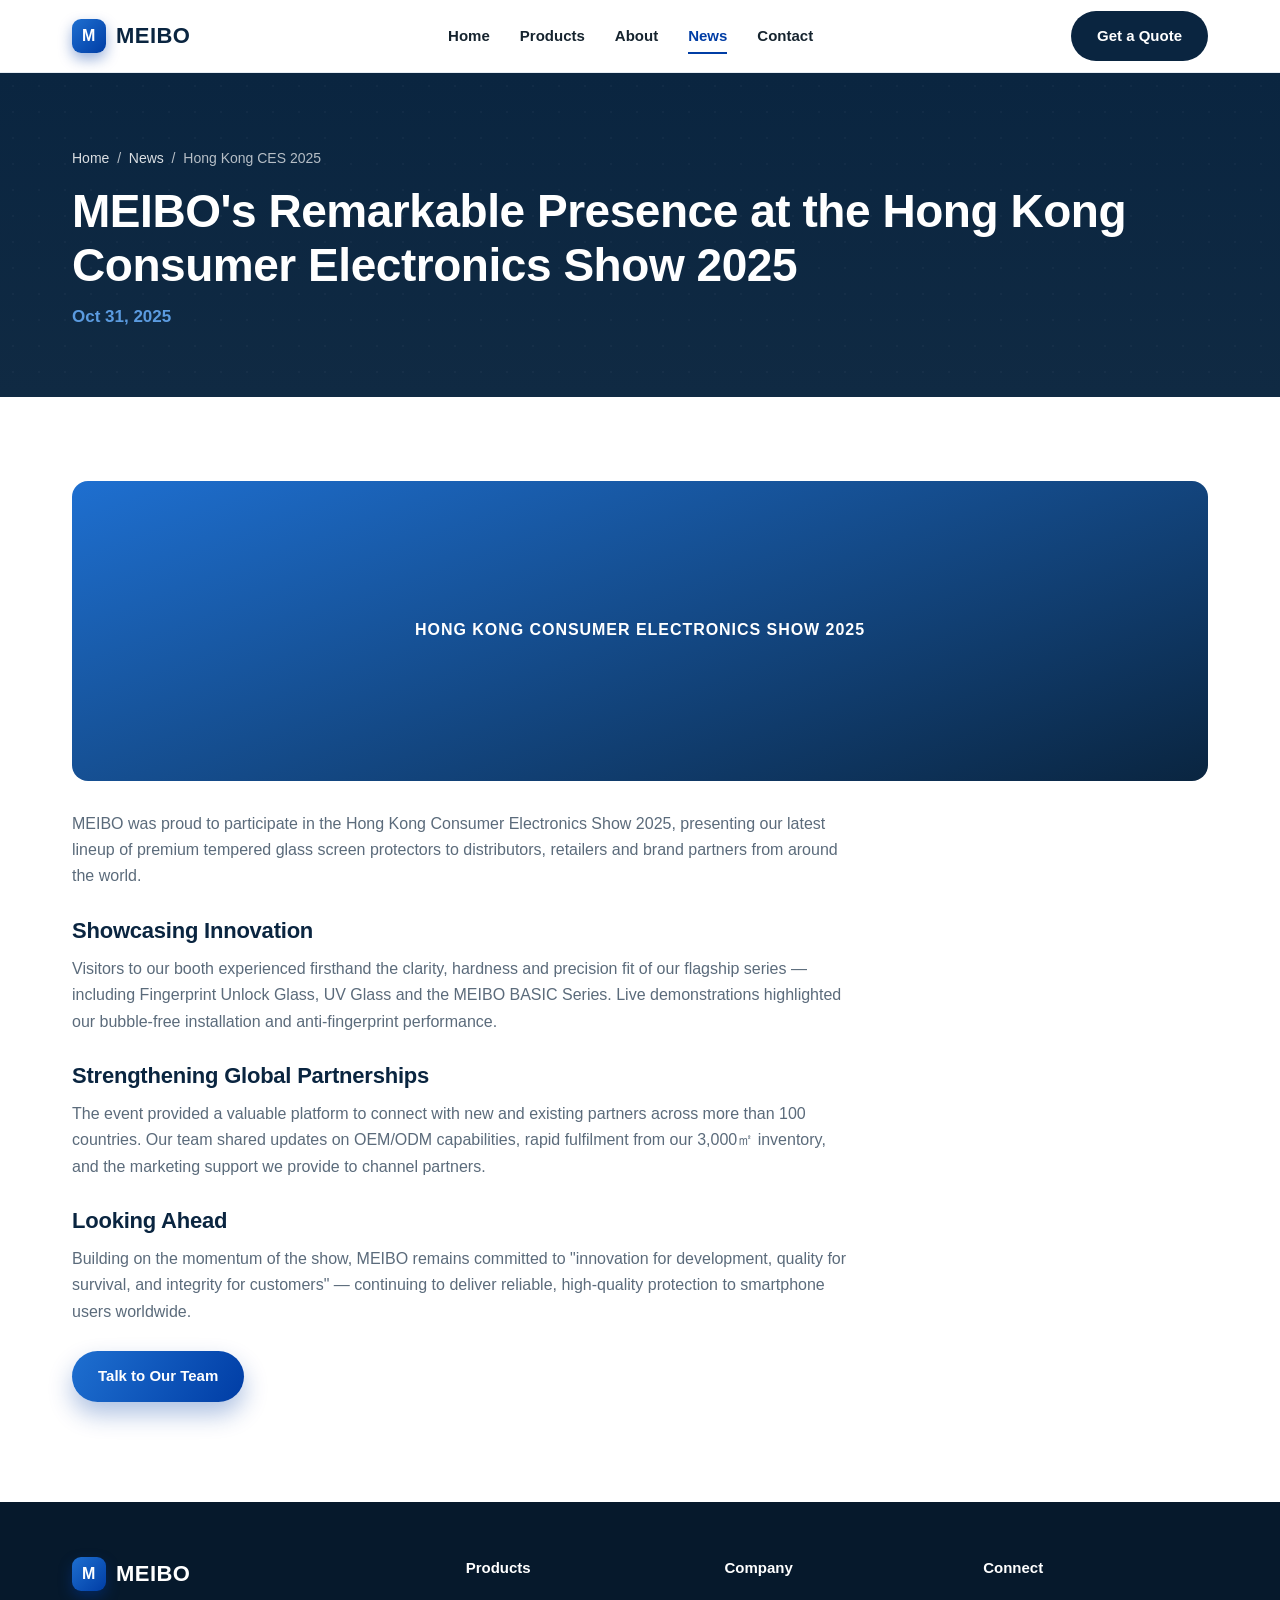
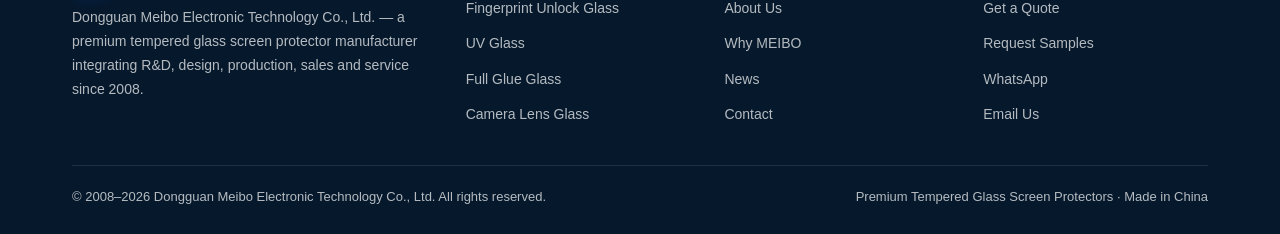
==== meibo-cms/news-detail.html @ 8adb4bd9 "Add files via upload" ====
<!DOCTYPE html>
<html lang="en">
<head>
<meta charset="UTF-8" />
<meta name="viewport" content="width=device-width, initial-scale=1.0" />
<title>MEIBO at Hong Kong Consumer Electronics Show 2025 — MEIBO News</title>
<meta name="description" content="MEIBO showcased its newest tempered glass screen protector innovations to global partners and buyers at the Hong Kong Consumer Electronics Show 2025." />
<link rel="icon" type="image/svg+xml" href="assets/img/logo.svg" />
<link rel="stylesheet" href="assets/css/style.css" />
</head>
<body>

<header>
  <div class="wrap nav">
    <a href="index.html" class="logo"><span class="mark">M</span>MEIBO</a>
    <nav class="nav-links" id="navLinks">
      <a href="index.html">Home</a>
      <a href="products.html">Products</a>
      <a href="about.html">About</a>
      <a href="news.html" class="active">News</a>
      <a href="contact.html">Contact</a>
    </nav>
    <div class="nav-cta">
      <a href="contact.html" class="btn btn-dark">Get a Quote</a>
      <button class="menu-btn" id="menuBtn" aria-label="Menu">&#9776;</button>
    </div>
  </div>
</header>

<!-- ============ PAGE HERO ============ -->
<section class="page-hero">
  <div class="wrap">
    <div class="breadcrumb"><a href="index.html">Home</a> &nbsp;/&nbsp; <a href="news.html">News</a> &nbsp;/&nbsp; Hong Kong CES 2025</div>
    <h1>MEIBO's Remarkable Presence at the Hong Kong Consumer Electronics Show 2025</h1>
    <p style="color:var(--sky);font-weight:700">Oct 31, 2025</p>
  </div>
</section>

<!-- ============ ARTICLE ============ -->
<section class="section">
  <div class="wrap">
    <div class="article-banner reveal">HONG KONG CONSUMER ELECTRONICS SHOW 2025</div>
    <div class="prose reveal">
      <p>MEIBO was proud to participate in the Hong Kong Consumer Electronics Show 2025, presenting our latest lineup of premium tempered glass screen protectors to distributors, retailers and brand partners from around the world.</p>
      <h3>Showcasing Innovation</h3>
      <p>Visitors to our booth experienced firsthand the clarity, hardness and precision fit of our flagship series — including Fingerprint Unlock Glass, UV Glass and the MEIBO BASIC Series. Live demonstrations highlighted our bubble-free installation and anti-fingerprint performance.</p>
      <h3>Strengthening Global Partnerships</h3>
      <p>The event provided a valuable platform to connect with new and existing partners across more than 100 countries. Our team shared updates on OEM/ODM capabilities, rapid fulfilment from our 3,000㎡ inventory, and the marketing support we provide to channel partners.</p>
      <h3>Looking Ahead</h3>
      <p>Building on the momentum of the show, MEIBO remains committed to "innovation for development, quality for survival, and integrity for customers" — continuing to deliver reliable, high-quality protection to smartphone users worldwide.</p>
      <p><a href="contact.html" class="btn btn-primary" style="margin-top:10px">Talk to Our Team</a></p>
    </div>
  </div>
</section>

<!-- ============ FOOTER ============ -->
<footer>
  <div class="wrap">
    <div class="foot-grid">
      <div>
        <div class="logo"><span class="mark">M</span>MEIBO</div>
        <p>Dongguan Meibo Electronic Technology Co., Ltd. — a premium tempered glass screen protector manufacturer integrating R&D, design, production, sales and service since 2008.</p>
      </div>
      <div>
        <h5>Products</h5>
        <ul>
          <li><a href="products.html">Fingerprint Unlock Glass</a></li>
          <li><a href="products.html">UV Glass</a></li>
          <li><a href="products.html">Full Glue Glass</a></li>
          <li><a href="products.html">Camera Lens Glass</a></li>
        </ul>
      </div>
      <div>
        <h5>Company</h5>
        <ul>
          <li><a href="about.html">About Us</a></li>
          <li><a href="about.html">Why MEIBO</a></li>
          <li><a href="news.html">News</a></li>
          <li><a href="contact.html">Contact</a></li>
        </ul>
      </div>
      <div>
        <h5>Connect</h5>
        <ul>
          <li><a href="contact.html">Get a Quote</a></li>
          <li><a href="contact.html">Request Samples</a></li>
          <li><a href="contact.html">WhatsApp</a></li>
          <li><a href="contact.html">Email Us</a></li>
        </ul>
      </div>
    </div>
    <div class="foot-bottom">
      <span>© 2008–2026 Dongguan Meibo Electronic Technology Co., Ltd. All rights reserved.</span>
      <span>Premium Tempered Glass Screen Protectors · Made in China</span>
    </div>
  </div>
</footer>

<script>
  const menuBtn = document.getElementById('menuBtn');
  const navLinks = document.getElementById('navLinks');
  menuBtn.addEventListener('click', () => navLinks.classList.toggle('open'));
  navLinks.querySelectorAll('a').forEach(a => a.addEventListener('click', () => navLinks.classList.remove('open')));
  const io = new IntersectionObserver((e)=>{e.forEach(x=>{if(x.isIntersecting){x.target.classList.add('in');io.unobserve(x.target);}})},{threshold:.12});
  document.querySelectorAll('.reveal').forEach(el=>io.observe(el));
</script>
</body>
</html>
---- meibo-cms/assets/css/style.css ----
/* ============================================================
   MEIBO Electronic — Shared Stylesheet
   Theme: Pantone 293C (#003DA5)
   ============================================================ */
:root{
  --navy:#0a2540;
  --navy-2:#102a43;
  --cyan:#1E6FD0;       /* Pantone 293C family - lighter companion */
  --cyan-2:#003DA5;     /* Pantone 293C - brand anchor */
  --sky:#5B9BE0;        /* Pantone 293C light tint (text on dark) */
  --ink:#16242f;
  --muted:#5b6b7b;
  --line:#e6ecf2;
  --bg-soft:#f6f9fc;
  --white:#ffffff;
  --radius:16px;
  --shadow:0 10px 30px rgba(10,37,64,.08);
  --shadow-lg:0 20px 50px rgba(10,37,64,.14);
  --maxw:1180px;
  --font:-apple-system,BlinkMacSystemFont,"Segoe UI",Roboto,Helvetica,Arial,"PingFang SC","Microsoft YaHei",sans-serif;
}
*{box-sizing:border-box;margin:0;padding:0;}
html{scroll-behavior:smooth;}
body{font-family:var(--font);color:var(--ink);background:var(--white);line-height:1.65;-webkit-font-smoothing:antialiased;}
a{text-decoration:none;color:inherit;}
img{max-width:100%;display:block;}
.wrap{max-width:var(--maxw);margin:0 auto;padding:0 22px;}
.section{padding:84px 0;}
.eyebrow{display:inline-block;font-size:13px;font-weight:700;letter-spacing:.14em;text-transform:uppercase;color:var(--cyan-2);margin-bottom:14px;}
h1,h2,h3{line-height:1.18;color:var(--navy);font-weight:800;letter-spacing:-.01em;}
h2{font-size:clamp(26px,3.4vw,40px);margin-bottom:16px;}
.lead{color:var(--muted);font-size:17px;max-width:680px;}
.btn{display:inline-flex;align-items:center;gap:8px;padding:13px 26px;border-radius:999px;font-weight:700;font-size:15px;transition:.22s ease;cursor:pointer;border:0;}
.btn-primary{background:linear-gradient(120deg,var(--cyan),var(--cyan-2));color:#fff;box-shadow:0 12px 24px rgba(0,61,165,.32);}
.btn-primary:hover{transform:translateY(-2px);box-shadow:0 16px 30px rgba(0,61,165,.42);}
.btn-ghost{background:rgba(255,255,255,.12);color:#fff;border:1px solid rgba(255,255,255,.35);}
.btn-ghost:hover{background:rgba(255,255,255,.2);}
.btn-dark{background:var(--navy);color:#fff;}
.btn-dark:hover{background:var(--navy-2);transform:translateY(-2px);}
.btn-outline{background:#fff;color:var(--cyan-2);border:1px solid var(--cyan-2);}
.btn-outline:hover{background:var(--cyan-2);color:#fff;}

/* ---------- Header ---------- */
header{position:sticky;top:0;z-index:50;background:rgba(255,255,255,.92);backdrop-filter:saturate(180%) blur(12px);border-bottom:1px solid var(--line);}
.nav{display:flex;align-items:center;justify-content:space-between;height:72px;}
.logo{display:flex;align-items:center;gap:10px;font-weight:900;font-size:22px;color:var(--navy);letter-spacing:.02em;}
.logo .mark{width:34px;height:34px;border-radius:9px;background:linear-gradient(135deg,var(--cyan),var(--cyan-2));display:grid;place-items:center;color:#fff;font-weight:900;font-size:16px;box-shadow:0 6px 14px rgba(0,61,165,.4);}
.nav-links{display:flex;align-items:center;gap:30px;}
.nav-links a{font-weight:600;font-size:15px;color:var(--ink);position:relative;}
.nav-links a::after{content:"";position:absolute;left:0;bottom:-6px;width:0;height:2px;background:var(--cyan-2);transition:.22s;}
.nav-links a:hover::after{width:100%;}
.nav-links a.active{color:var(--cyan-2);}
.nav-links a.active::after{width:100%;}
.nav-cta{display:flex;align-items:center;gap:14px;}
.menu-btn{display:none;background:none;border:0;font-size:26px;color:var(--navy);cursor:pointer;}

/* ---------- Hero (home) ---------- */
.hero{position:relative;background:radial-gradient(1200px 600px at 80% -10%,rgba(0,180,216,.25),transparent 60%),linear-gradient(180deg,var(--navy) 0%,var(--navy-2) 100%);color:#fff;overflow:hidden;}
.hero::before{content:"";position:absolute;inset:0;background-image:radial-gradient(rgba(255,255,255,.06) 1px,transparent 1px);background-size:26px 26px;opacity:.5;}
.hero-grid{position:relative;display:grid;grid-template-columns:1.1fr .9fr;gap:40px;align-items:center;padding:96px 0 110px;}
.hero h1{color:#fff;font-size:clamp(34px,5vw,58px);margin-bottom:20px;}
.hero .accent{background:linear-gradient(120deg,var(--sky),var(--cyan));-webkit-background-clip:text;background-clip:text;color:transparent;}
.hero p.lead{color:rgba(255,255,255,.82);font-size:18px;}
.hero-cta{display:flex;gap:14px;margin-top:30px;flex-wrap:wrap;}
.hero-badges{display:flex;gap:22px;margin-top:34px;flex-wrap:wrap;}
.hero-badges .b{font-size:14px;color:rgba(255,255,255,.85);display:flex;align-items:center;gap:8px;}
.hero-badges .b b{color:#fff;font-size:20px;display:block;line-height:1.1;}
.hero-visual{position:relative;height:380px;}
.glass-card{position:absolute;border-radius:18px;background:linear-gradient(160deg,rgba(255,255,255,.18),rgba(255,255,255,.04));border:1px solid rgba(255,255,255,.25);backdrop-filter:blur(6px);box-shadow:var(--shadow-lg);}
.gc1{width:200px;height:240px;left:30px;top:30px;transform:rotate(-8deg);}
.gc2{width:170px;height:210px;right:20px;top:60px;transform:rotate(7deg);}
.gc3{width:140px;height:120px;left:130px;bottom:10px;transform:rotate(-2deg);}
.gc-label{position:absolute;bottom:14px;left:14px;font-size:12px;font-weight:700;color:#fff;background:rgba(10,37,64,.5);padding:4px 10px;border-radius:999px;}

/* ---------- Inner page hero ---------- */
.page-hero{position:relative;background:linear-gradient(180deg,var(--navy),var(--navy-2));color:#fff;overflow:hidden;}
.page-hero::before{content:"";position:absolute;inset:0;background-image:radial-gradient(rgba(255,255,255,.06) 1px,transparent 1px);background-size:26px 26px;opacity:.5;}
.page-hero .wrap{padding:74px 22px 66px;}
.breadcrumb{font-size:14px;color:rgba(255,255,255,.7);margin-bottom:14px;}
.breadcrumb a{color:rgba(255,255,255,.85);}
.breadcrumb a:hover{color:var(--sky);}
.page-hero h1{color:#fff;font-size:clamp(30px,4vw,46px);}
.page-hero p{color:rgba(255,255,255,.82);max-width:640px;margin-top:10px;font-size:17px;}

/* ---------- Stats ---------- */
.stats{background:var(--bg-soft);border-bottom:1px solid var(--line);}
.stats-grid{display:grid;grid-template-columns:repeat(5,1fr);gap:20px;padding:38px 0;}
.stat{text-align:center;}
.stat .num{font-size:clamp(26px,3vw,38px);font-weight:900;color:var(--cyan-2);line-height:1;}
.stat .lbl{font-size:13.5px;color:var(--muted);margin-top:8px;font-weight:600;}

/* ---------- Section heads ---------- */
.head-center{text-align:center;max-width:720px;margin:0 auto 50px;}
.head-center .lead{margin:0 auto;}

/* ---------- Products ---------- */
.prod-grid{display:grid;grid-template-columns:repeat(3,1fr);gap:24px;}
.card{background:var(--white);border:1px solid var(--line);border-radius:var(--radius);padding:28px;transition:.25s;overflow:hidden;position:relative;display:flex;flex-direction:column;}
.card:hover{transform:translateY(-6px);box-shadow:var(--shadow-lg);border-color:transparent;}
.card .icon{width:54px;height:54px;border-radius:14px;background:linear-gradient(135deg,var(--sky),var(--cyan-2));display:grid;place-items:center;color:#fff;font-size:24px;margin-bottom:18px;}
.card h3{font-size:20px;margin-bottom:10px;}
.card p{color:var(--muted);font-size:15px;flex:1;}
.card .tag{display:inline-block;margin-top:16px;font-size:13px;font-weight:700;color:var(--cyan-2);}

/* ---------- Product detail ---------- */
.detail-grid{display:grid;grid-template-columns:1fr 1fr;gap:50px;align-items:start;}
.detail-media{height:420px;border-radius:var(--radius);background:linear-gradient(160deg,var(--cyan),var(--navy));position:relative;overflow:hidden;box-shadow:var(--shadow-lg);display:grid;place-items:center;color:#fff;}
.detail-media span{font-weight:800;letter-spacing:.08em;font-size:15px;opacity:.9;}
.detail-info h2{font-size:clamp(26px,3vw,36px);}
.specs{list-style:none;margin:22px 0;display:grid;gap:12px;}
.specs li{display:flex;justify-content:space-between;gap:16px;padding:12px 16px;background:var(--bg-soft);border-radius:10px;font-size:15px;}
.specs li b{color:var(--navy);}
.detail-info .btn{margin-top:8px;}

/* ---------- About ---------- */
.about{background:var(--bg-soft);}
.about-grid{display:grid;grid-template-columns:1fr 1fr;gap:50px;align-items:center;}
.about-visual{height:360px;border-radius:var(--radius);background:linear-gradient(160deg,var(--cyan),var(--navy));position:relative;overflow:hidden;box-shadow:var(--shadow-lg);}
.about-visual::after{content:"";position:absolute;inset:0;background-image:radial-gradient(rgba(255,255,255,.12) 1px,transparent 1px);background-size:22px 22px;}
.about-visual .inner{position:absolute;left:30px;bottom:30px;color:#fff;}
.about-visual .inner h3{color:#fff;font-size:30px;}
.feat-list{list-style:none;margin-top:22px;display:grid;gap:14px;}
.feat-list li{display:flex;gap:12px;font-size:15.5px;color:var(--ink);}
.feat-list .ck{flex:0 0 22px;height:22px;border-radius:50%;background:rgba(0,61,165,.12);color:var(--cyan-2);display:grid;place-items:center;font-weight:900;font-size:13px;}

/* prose (text bodies) */
.prose{max-width:780px;}
.prose p{margin-bottom:16px;color:var(--muted);}
.prose h3{font-size:22px;margin:28px 0 12px;}
.prose ul{margin:0 0 16px 20px;color:var(--muted);}
.prose li{margin-bottom:8px;}

/* values */
.values-grid{display:grid;grid-template-columns:repeat(4,1fr);gap:22px;margin-top:10px;}
.value{background:var(--white);border:1px solid var(--line);border-radius:var(--radius);padding:26px;}
.value .ic{width:46px;height:46px;border-radius:12px;background:linear-gradient(135deg,var(--sky),var(--cyan-2));color:#fff;display:grid;place-items:center;font-size:20px;font-weight:900;margin-bottom:14px;}
.value h4{color:var(--navy);font-size:17px;margin-bottom:8px;}
.value p{font-size:14px;color:var(--muted);}

/* timeline */
.timeline{list-style:none;margin-top:30px;border-left:3px solid var(--cyan-2);padding-left:28px;display:grid;gap:26px;}
.timeline li{position:relative;}
.timeline li::before{content:"";position:absolute;left:-37px;top:4px;width:16px;height:16px;border-radius:50%;background:var(--cyan-2);box-shadow:0 0 0 4px rgba(0,61,165,.15);}
.timeline .yr{font-weight:900;color:var(--cyan-2);font-size:18px;}
.timeline p{color:var(--muted);font-size:15px;margin-top:4px;}

/* ---------- Why choose ---------- */
.why-grid{display:grid;grid-template-columns:repeat(4,1fr);gap:22px;}
.why{background:var(--white);border:1px solid var(--line);border-radius:var(--radius);padding:26px;text-align:center;}
.why .big{font-size:34px;font-weight:900;color:var(--cyan-2);}
.why h4{font-size:16px;margin:10px 0 6px;color:var(--navy);}
.why p{font-size:14px;color:var(--muted);}

/* ---------- News ---------- */
.news-grid{display:grid;grid-template-columns:repeat(3,1fr);gap:24px;}
.news{background:var(--white);border:1px solid var(--line);border-radius:var(--radius);overflow:hidden;transition:.25s;}
.news:hover{transform:translateY(-5px);box-shadow:var(--shadow);}
.news .thumb{height:170px;background:linear-gradient(135deg,#dbe8fb,#bcd4f5);display:grid;place-items:center;color:var(--cyan-2);font-weight:800;font-size:14px;letter-spacing:.05em;text-align:center;padding:0 16px;}
.news .body{padding:22px;}
.news .date{font-size:13px;color:var(--cyan-2);font-weight:700;}
.news h4{font-size:17px;margin:8px 0 10px;color:var(--navy);line-height:1.35;}
.news p{font-size:14px;color:var(--muted);}
.news .more{display:inline-block;margin-top:14px;font-weight:700;color:var(--cyan-2);font-size:14px;}
.article-banner{height:300px;border-radius:var(--radius);background:linear-gradient(160deg,var(--cyan),var(--navy));display:grid;place-items:center;color:#fff;font-weight:800;letter-spacing:.06em;margin-bottom:30px;}

/* ---------- Contact ---------- */
.contact{background:linear-gradient(180deg,var(--navy),var(--navy-2));color:#fff;}
.contact-grid{display:grid;grid-template-columns:1fr 1fr;gap:50px;align-items:start;}
.contact h2{color:#fff;}
.contact .lead{color:rgba(255,255,255,.8);}
.info-list{list-style:none;margin-top:24px;display:grid;gap:16px;}
.info-list li{display:flex;gap:14px;align-items:flex-start;}
.info-list .ic{width:42px;height:42px;border-radius:11px;background:rgba(255,255,255,.12);display:grid;place-items:center;font-size:18px;flex:0 0 42px;}
.info-list b{display:block;font-size:15px;}
.info-list span{font-size:14px;color:rgba(255,255,255,.75);}
.form{background:rgba(255,255,255,.06);border:1px solid rgba(255,255,255,.16);border-radius:var(--radius);padding:28px;backdrop-filter:blur(6px);}
.form h3{color:#fff;margin-bottom:18px;font-size:20px;}
.field{margin-bottom:14px;}
.field label{display:block;font-size:13px;font-weight:600;color:rgba(255,255,255,.85);margin-bottom:6px;}
.field input,.field textarea,.field select{width:100%;padding:12px 14px;border-radius:10px;border:1px solid rgba(255,255,255,.2);background:rgba(255,255,255,.08);color:#fff;font-family:inherit;font-size:15px;}
.field input::placeholder,.field textarea::placeholder{color:rgba(255,255,255,.55);}
.field textarea{resize:vertical;min-height:110px;}
.form .btn-primary{width:100%;justify-content:center;margin-top:6px;}
.form-note{font-size:13px;color:rgba(255,255,255,.7);margin-top:12px;text-align:center;}
.form-ok{display:none;background:rgba(255,255,255,.12);border:1px solid rgba(255,255,255,.25);border-radius:10px;padding:14px;margin-top:14px;color:#fff;font-size:14px;}

/* ---------- CTA band ---------- */
.cta-band{background:linear-gradient(120deg,var(--cyan-2),var(--cyan));color:#fff;text-align:center;padding:60px 0;}
.cta-band h2{color:#fff;}
.cta-band p{color:rgba(255,255,255,.9);max-width:600px;margin:0 auto 24px;}
.cta-band .btn-ghost{background:rgba(255,255,255,.15);border-color:rgba(255,255,255,.5);}

/* ---------- Footer ---------- */
footer{background:#06192c;color:rgba(255,255,255,.7);padding:54px 0 26px;}
.foot-grid{display:grid;grid-template-columns:1.6fr 1fr 1fr 1fr;gap:34px;}
footer .logo{color:#fff;margin-bottom:14px;}
footer p{font-size:14px;line-height:1.7;}
footer h5{color:#fff;font-size:15px;margin-bottom:14px;}
footer ul{list-style:none;display:grid;gap:9px;}
footer ul a{font-size:14px;color:rgba(255,255,255,.7);}
footer ul a:hover{color:var(--sky);}
.foot-bottom{border-top:1px solid rgba(255,255,255,.1);margin-top:38px;padding-top:20px;display:flex;justify-content:space-between;flex-wrap:wrap;gap:10px;font-size:13px;}

/* ---------- Reveal ---------- */
.reveal{opacity:0;transform:translateY(26px);transition:.7s cubic-bezier(.2,.7,.2,1);}
.reveal.in{opacity:1;transform:none;}

/* ---------- Responsive ---------- */
@media(max-width:980px){
  .hero-grid{grid-template-columns:1fr;padding:70px 0 80px;}
  .hero-visual{height:300px;order:-1;}
  .stats-grid{grid-template-columns:repeat(2,1fr);gap:26px 14px;}
  .prod-grid,.news-grid{grid-template-columns:repeat(2,1fr);}
  .about-grid,.contact-grid,.detail-grid{grid-template-columns:1fr;gap:34px;}
  .why-grid,.values-grid{grid-template-columns:repeat(2,1fr);}
  .foot-grid{grid-template-columns:1fr 1fr;gap:26px;}
}
@media(max-width:680px){
  .nav-links{position:fixed;inset:72px 0 auto 0;flex-direction:column;background:#fff;padding:18px 22px;gap:16px;border-bottom:1px solid var(--line);transform:translateY(-130%);transition:.3s;box-shadow:var(--shadow);}
  .nav-links.open{transform:none;}
  .menu-btn{display:block;}
  .nav-cta .btn-dark{display:none;}
  .prod-grid,.news-grid,.why-grid,.values-grid{grid-template-columns:1fr;}
  .foot-grid{grid-template-columns:1fr;}
  .section{padding:60px 0;}
}
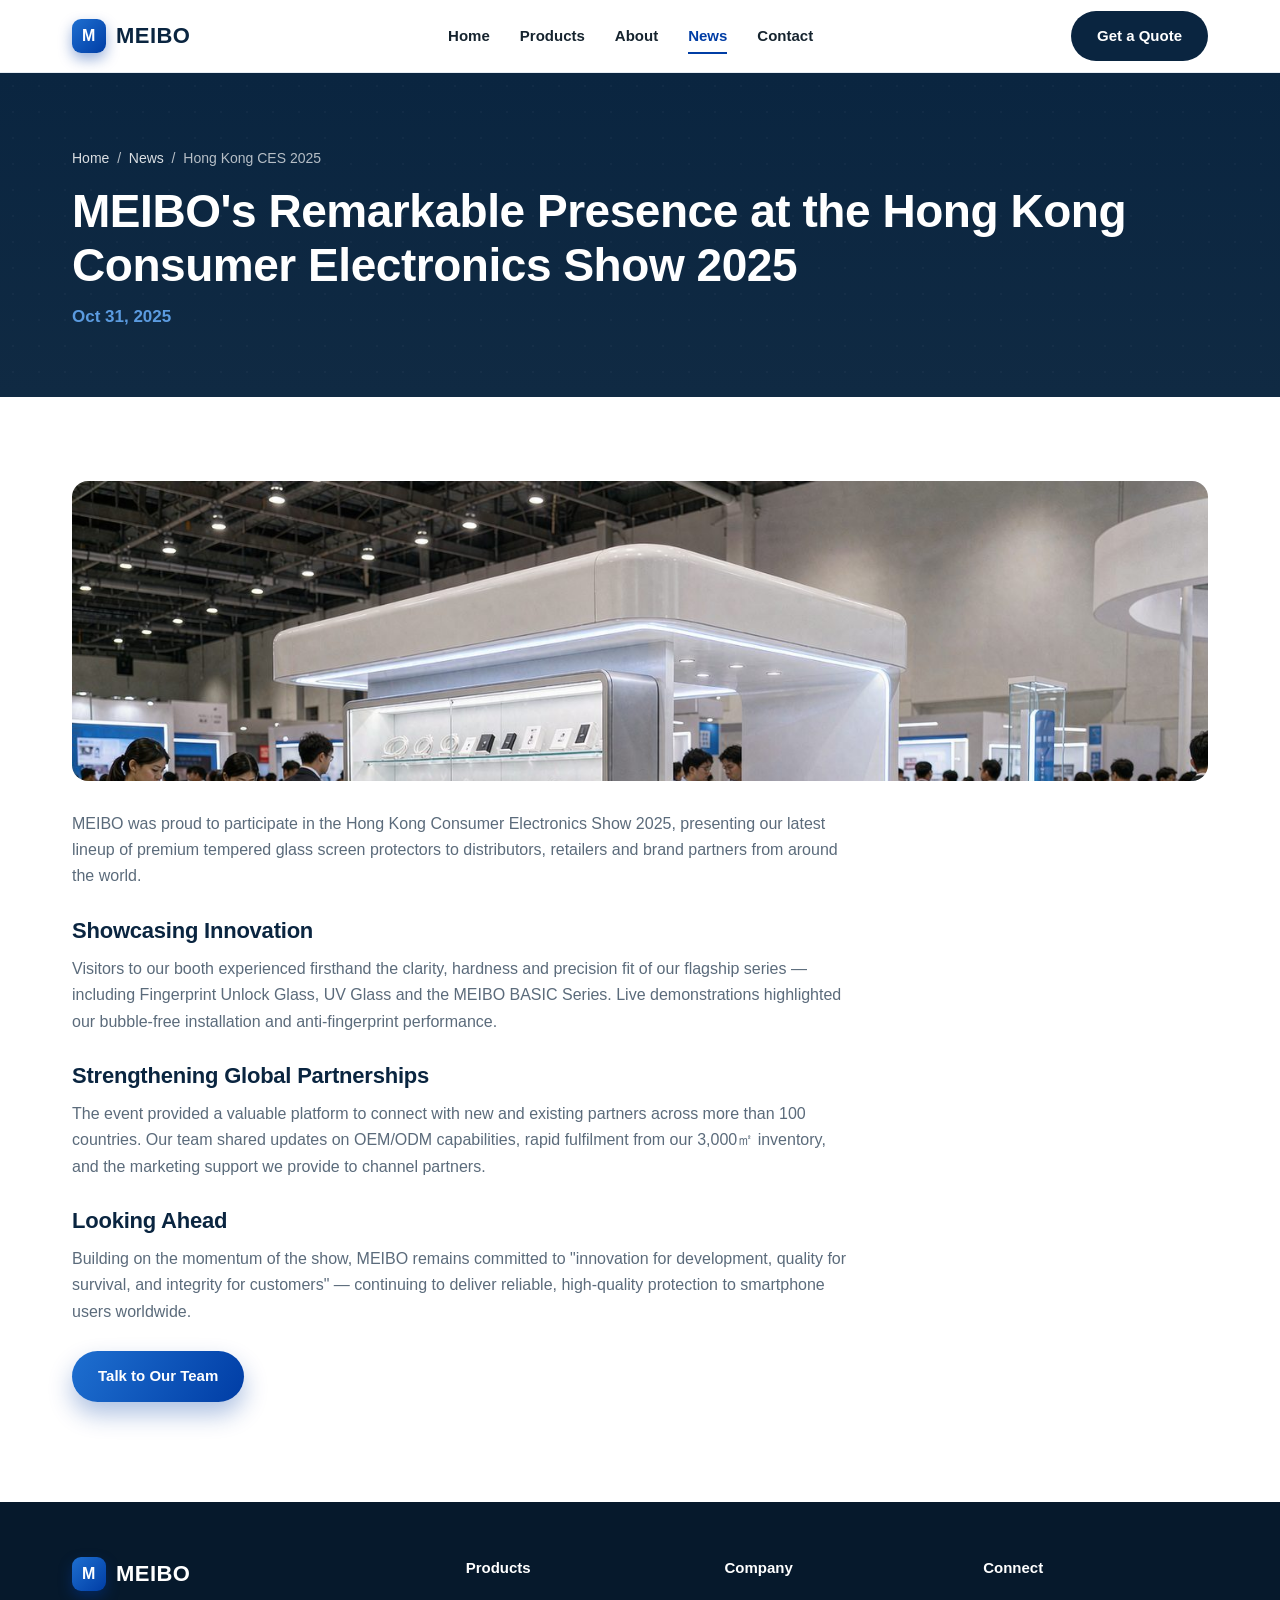
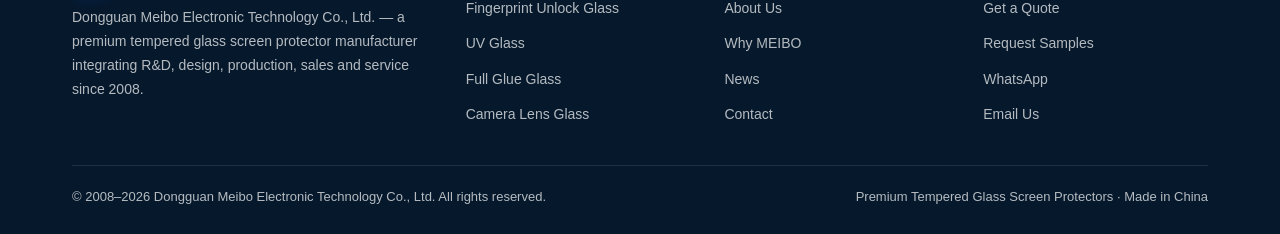
==== commit e3893f82: "Add files via upload" ====
--- a/meibo-cms/news-detail.html
+++ b/meibo-cms/news-detail.html
@@ -39,7 +39,7 @@
 <!-- ============ ARTICLE ============ -->
 <section class="section">
   <div class="wrap">
-    <div class="article-banner reveal">HONG KONG CONSUMER ELECTRONICS SHOW 2025</div>
+    <div class="article-banner has-img reveal"><img src="assets/img/news-hk-show.jpg" alt="Hong Kong Consumer Electronics Show 2025" loading="lazy"></div>
     <div class="prose reveal">
       <p>MEIBO was proud to participate in the Hong Kong Consumer Electronics Show 2025, presenting our latest lineup of premium tempered glass screen protectors to distributors, retailers and brand partners from around the world.</p>
       <h3>Showcasing Innovation</h3>
--- a/meibo-cms/assets/css/style.css
+++ b/meibo-cms/assets/css/style.css
@@ -97,7 +97,10 @@
 .prod-grid{display:grid;grid-template-columns:repeat(3,1fr);gap:24px;}
 .card{background:var(--white);border:1px solid var(--line);border-radius:var(--radius);padding:28px;transition:.25s;overflow:hidden;position:relative;display:flex;flex-direction:column;}
 .card:hover{transform:translateY(-6px);box-shadow:var(--shadow-lg);border-color:transparent;}
-.card .icon{width:54px;height:54px;border-radius:14px;background:linear-gradient(135deg,var(--sky),var(--cyan-2));display:grid;place-items:center;color:#fff;font-size:24px;margin-bottom:18px;}
+.card .icon{width:54px;height:54px;border-radius:14px;background:linear-gradient(135deg,var(--sky),var(--cyan-2));display:grid;place-items:center;color:#fff;font-size:24px;margin-bottom:18px;overflow:hidden;}
+/* 有产品图时，图标变成 4:3 的产品图位 */
+.card .icon.has-img{width:100%;height:auto;aspect-ratio:4/3;border-radius:12px;background:var(--bg-soft);margin-bottom:18px;}
+.card .icon img{width:100%;height:100%;object-fit:cover;display:block;}
 .card h3{font-size:20px;margin-bottom:10px;}
 .card p{color:var(--muted);font-size:15px;flex:1;}
 .card .tag{display:inline-block;margin-top:16px;font-size:13px;font-weight:700;color:var(--cyan-2);}
@@ -117,8 +120,12 @@
 .about-grid{display:grid;grid-template-columns:1fr 1fr;gap:50px;align-items:center;}
 .about-visual{height:360px;border-radius:var(--radius);background:linear-gradient(160deg,var(--cyan),var(--navy));position:relative;overflow:hidden;box-shadow:var(--shadow-lg);}
 .about-visual::after{content:"";position:absolute;inset:0;background-image:radial-gradient(rgba(255,255,255,.12) 1px,transparent 1px);background-size:22px 22px;}
-.about-visual .inner{position:absolute;left:30px;bottom:30px;color:#fff;}
+.about-visual .inner{position:absolute;left:30px;bottom:30px;color:#fff;z-index:2;}
 .about-visual .inner h3{color:#fff;font-size:30px;}
+/* 有配图时：压一层深色渐变保证文字可读 */
+.about-visual.has-img::after{background-image:linear-gradient(to top,rgba(6,26,48,.85),rgba(6,26,48,.15) 55%,transparent);}
+.detail-media.has-img::after{content:"";position:absolute;inset:0;background:linear-gradient(to top,rgba(6,26,48,.55),transparent 60%);}
+.detail-media img{width:100%;height:100%;object-fit:cover;}
 .feat-list{list-style:none;margin-top:22px;display:grid;gap:14px;}
 .feat-list li{display:flex;gap:12px;font-size:15.5px;color:var(--ink);}
 .feat-list .ck{flex:0 0 22px;height:22px;border-radius:50%;background:rgba(0,61,165,.12);color:var(--cyan-2);display:grid;place-items:center;font-weight:900;font-size:13px;}
@@ -155,13 +162,16 @@
 .news-grid{display:grid;grid-template-columns:repeat(3,1fr);gap:24px;}
 .news{background:var(--white);border:1px solid var(--line);border-radius:var(--radius);overflow:hidden;transition:.25s;}
 .news:hover{transform:translateY(-5px);box-shadow:var(--shadow);}
-.news .thumb{height:170px;background:linear-gradient(135deg,#dbe8fb,#bcd4f5);display:grid;place-items:center;color:var(--cyan-2);font-weight:800;font-size:14px;letter-spacing:.05em;text-align:center;padding:0 16px;}
+.news .thumb{height:170px;background:linear-gradient(135deg,#dbe8fb,#bcd4f5);display:grid;place-items:center;color:var(--cyan-2);font-weight:800;font-size:14px;letter-spacing:.05em;text-align:center;padding:0 16px;overflow:hidden;}
+.news .thumb img{width:100%;height:100%;object-fit:cover;display:block;}
 .news .body{padding:22px;}
 .news .date{font-size:13px;color:var(--cyan-2);font-weight:700;}
 .news h4{font-size:17px;margin:8px 0 10px;color:var(--navy);line-height:1.35;}
 .news p{font-size:14px;color:var(--muted);}
 .news .more{display:inline-block;margin-top:14px;font-weight:700;color:var(--cyan-2);font-size:14px;}
-.article-banner{height:300px;border-radius:var(--radius);background:linear-gradient(160deg,var(--cyan),var(--navy));display:grid;place-items:center;color:#fff;font-weight:800;letter-spacing:.06em;margin-bottom:30px;}
+.article-banner{height:300px;border-radius:var(--radius);background:linear-gradient(160deg,var(--cyan),var(--navy));display:grid;place-items:center;color:#fff;font-weight:800;letter-spacing:.06em;margin-bottom:30px;overflow:hidden;}
+.article-banner.has-img{color:transparent;}
+.article-banner img{width:100%;height:100%;object-fit:cover;display:block;}
 
 /* ---------- Contact ---------- */
 .contact{background:linear-gradient(180deg,var(--navy),var(--navy-2));color:#fff;}
